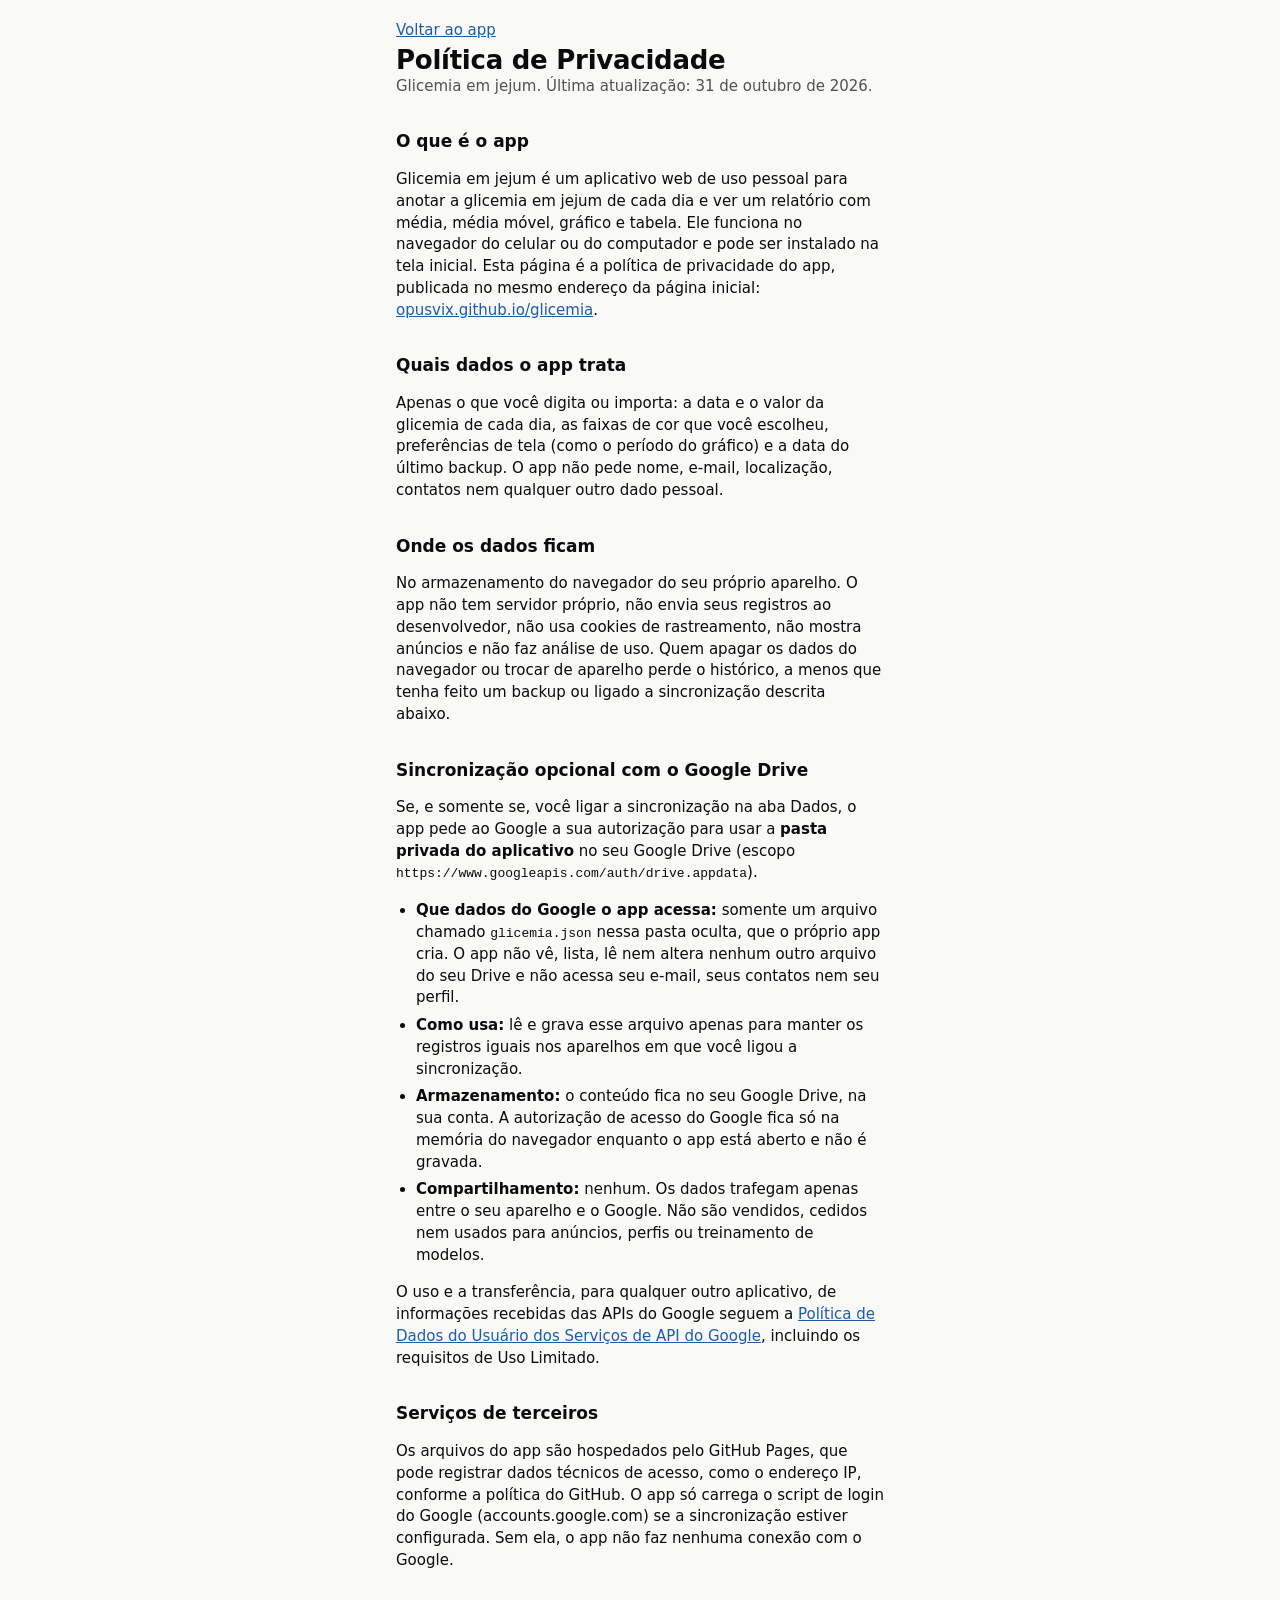
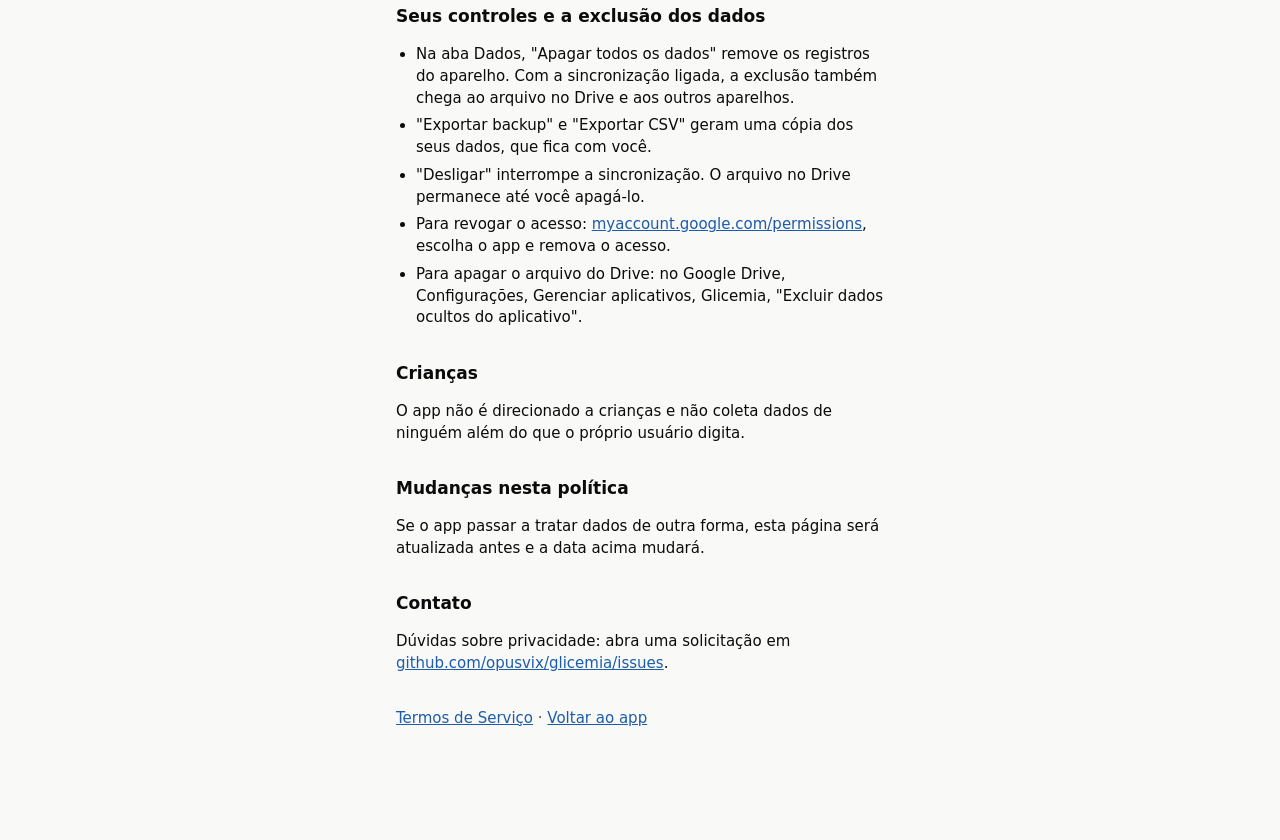
==== privacidade.html @ 8cfc29c5 "Add files via upload" ====
<!doctype html>
<html lang="pt-BR">
<head>
<meta charset="utf-8">
<meta name="viewport" content="width=device-width, initial-scale=1">
<meta name="color-scheme" content="light dark">
<link rel="icon" type="image/png" href="icons/icon-192.png">
<link rel="stylesheet" href="style.css">
<title>Política de Privacidade - Glicemia em jejum</title>
</head>
<body>
<main id="app" class="pagina-texto">
  <header class="cab">
    <p class="cab-data"><a href="./">Voltar ao app</a></p>
    <h1>Política de Privacidade</h1>
    <p class="cab-data">Glicemia em jejum. Última atualização: 31 de outubro de 2026.</p>
  </header>

  <h2 class="sub-titulo">O que é o app</h2>
  <p>Glicemia em jejum é um aplicativo web de uso pessoal para anotar a glicemia em jejum de cada dia e ver um relatório com média, média móvel, gráfico e tabela. Ele funciona no navegador do celular ou do computador e pode ser instalado na tela inicial. Esta página é a política de privacidade do app, publicada no mesmo endereço da página inicial: <a href="./">opusvix.github.io/glicemia</a>.</p>

  <h2 class="sub-titulo">Quais dados o app trata</h2>
  <p>Apenas o que você digita ou importa: a data e o valor da glicemia de cada dia, as faixas de cor que você escolheu, preferências de tela (como o período do gráfico) e a data do último backup. O app não pede nome, e-mail, localização, contatos nem qualquer outro dado pessoal.</p>

  <h2 class="sub-titulo">Onde os dados ficam</h2>
  <p>No armazenamento do navegador do seu próprio aparelho. O app não tem servidor próprio, não envia seus registros ao desenvolvedor, não usa cookies de rastreamento, não mostra anúncios e não faz análise de uso. Quem apagar os dados do navegador ou trocar de aparelho perde o histórico, a menos que tenha feito um backup ou ligado a sincronização descrita abaixo.</p>

  <h2 class="sub-titulo">Sincronização opcional com o Google Drive</h2>
  <p>Se, e somente se, você ligar a sincronização na aba Dados, o app pede ao Google a sua autorização para usar a <strong>pasta privada do aplicativo</strong> no seu Google Drive (escopo <code>https://www.googleapis.com/auth/drive.appdata</code>).</p>
  <ul>
    <li><strong>Que dados do Google o app acessa:</strong> somente um arquivo chamado <code>glicemia.json</code> nessa pasta oculta, que o próprio app cria. O app não vê, lista, lê nem altera nenhum outro arquivo do seu Drive e não acessa seu e-mail, seus contatos nem seu perfil.</li>
    <li><strong>Como usa:</strong> lê e grava esse arquivo apenas para manter os registros iguais nos aparelhos em que você ligou a sincronização.</li>
    <li><strong>Armazenamento:</strong> o conteúdo fica no seu Google Drive, na sua conta. A autorização de acesso do Google fica só na memória do navegador enquanto o app está aberto e não é gravada.</li>
    <li><strong>Compartilhamento:</strong> nenhum. Os dados trafegam apenas entre o seu aparelho e o Google. Não são vendidos, cedidos nem usados para anúncios, perfis ou treinamento de modelos.</li>
  </ul>
  <p>O uso e a transferência, para qualquer outro aplicativo, de informações recebidas das APIs do Google seguem a <a href="https://developers.google.com/terms/api-services-user-data-policy" rel="noopener">Política de Dados do Usuário dos Serviços de API do Google</a>, incluindo os requisitos de Uso Limitado.</p>

  <h2 class="sub-titulo">Serviços de terceiros</h2>
  <p>Os arquivos do app são hospedados pelo GitHub Pages, que pode registrar dados técnicos de acesso, como o endereço IP, conforme a política do GitHub. O app só carrega o script de login do Google (accounts.google.com) se a sincronização estiver configurada. Sem ela, o app não faz nenhuma conexão com o Google.</p>

  <h2 class="sub-titulo">Seus controles e a exclusão dos dados</h2>
  <ul>
    <li>Na aba Dados, "Apagar todos os dados" remove os registros do aparelho. Com a sincronização ligada, a exclusão também chega ao arquivo no Drive e aos outros aparelhos.</li>
    <li>"Exportar backup" e "Exportar CSV" geram uma cópia dos seus dados, que fica com você.</li>
    <li>"Desligar" interrompe a sincronização. O arquivo no Drive permanece até você apagá-lo.</li>
    <li>Para revogar o acesso: <a href="https://myaccount.google.com/permissions" rel="noopener">myaccount.google.com/permissions</a>, escolha o app e remova o acesso.</li>
    <li>Para apagar o arquivo do Drive: no Google Drive, Configurações, Gerenciar aplicativos, Glicemia, "Excluir dados ocultos do aplicativo".</li>
  </ul>

  <h2 class="sub-titulo">Crianças</h2>
  <p>O app não é direcionado a crianças e não coleta dados de ninguém além do que o próprio usuário digita.</p>

  <h2 class="sub-titulo">Mudanças nesta política</h2>
  <p>Se o app passar a tratar dados de outra forma, esta página será atualizada antes e a data acima mudará.</p>

  <h2 class="sub-titulo">Contato</h2>
  <p>Dúvidas sobre privacidade: abra uma solicitação em <a href="https://github.com/opusvix/glicemia/issues" rel="noopener">github.com/opusvix/glicemia/issues</a>.</p>

  <p class="rodape-legal"><a href="termos.html">Termos de Serviço</a> · <a href="./">Voltar ao app</a></p>
</main>
</body>
</html>
---- style.css ----
/* Glicemia - estilos. Fontes do sistema, sem nada vindo da internet. */

:root {
  color-scheme: light dark;
  --plano: #f9f9f7;
  --superficie: #fcfcfb;
  --tinta: #0b0b0b;
  --tinta-2: #52514e;
  --regua: #e1e0d9;
  --eixo: #c3c2b7;
  --serie-1: #2a78d6;
  --serie-2: #eb6834;
  --acento: #1c5cab;
  --sobre-acento: #ffffff;
  --perigo: #b02f2f;
  --borda: rgba(11, 11, 11, 0.10);
  --st-bom: #0ca30c;
  --st-aviso: #fab219;
  --st-serio: #ec835a;
  --st-critico: #d03b3b;
  --nota-fundo: #f1efe6;
  --altura-abas: 64px;
}

@media (prefers-color-scheme: dark) {
  :root {
    --plano: #0d0d0d;
    --superficie: #1a1a19;
    --tinta: #f0efec;
    --tinta-2: #c3c2b7;
    --regua: #2c2c2a;
    --eixo: #383835;
    --serie-1: #3987e5;
    --serie-2: #d95926;
    --acento: #3987e5;
    --sobre-acento: #0b0b0b;
    --perigo: #e66767;
    --borda: rgba(255, 255, 255, 0.10);
    --nota-fundo: #23231f;
  }
}

* { box-sizing: border-box; }

html { -webkit-text-size-adjust: 100%; }

body {
  margin: 0;
  background: var(--plano);
  color: var(--tinta);
  font: 16px/1.45 system-ui, -apple-system, "Segoe UI", sans-serif;
  -webkit-tap-highlight-color: transparent;
}

#app {
  max-width: 520px;
  margin: 0 auto;
  padding: calc(env(safe-area-inset-top) + 20px) 16px calc(var(--altura-abas) + env(safe-area-inset-bottom) + 32px);
}

[hidden] { display: none !important; }

.so-leitor {
  position: absolute;
  width: 1px; height: 1px;
  overflow: hidden;
  clip: rect(0 0 0 0);
  white-space: nowrap;
}

h1 { font-size: 26px; line-height: 1.15; margin: 0; letter-spacing: -0.01em; font-weight: 650; }
.sub-titulo { font-size: 17px; font-weight: 650; margin: 32px 0 8px; }
.cab { margin-bottom: 20px; }
.cab-data { margin: 0 0 4px; color: var(--tinta-2); font-size: 15px; }
.dica { color: var(--tinta-2); font-size: 14px; margin: 4px 0 12px; }

:focus-visible { outline: 3px solid var(--serie-1); outline-offset: 2px; border-radius: 4px; }

/* ---------- Hoje ---------- */

.linha-dia {
  display: flex;
  align-items: center;
  justify-content: space-between;
  gap: 12px;
  padding: 10px 0;
  border-top: 1px solid var(--regua);
}
.linha-dia label { color: var(--tinta-2); font-size: 15px; }

input[type="date"], select, input[type="text"], textarea {
  font: inherit;
  color: var(--tinta);
  background: var(--superficie);
  border: 1px solid var(--eixo);
  border-radius: 10px;
  padding: 10px 12px;
  min-height: 44px;
}

.entrada {
  display: flex;
  align-items: baseline;
  gap: 10px;
  border-bottom: 2px solid var(--eixo);
  padding: 8px 0 4px;
}
.entrada:focus-within { border-bottom-color: var(--acento); }
.entrada input {
  flex: 1;
  min-width: 0;
  font-size: 72px;
  line-height: 1.1;
  font-weight: 600;
  font-variant-numeric: tabular-nums;
  border: 0;
  background: transparent;
  padding: 0;
  min-height: 0;
  border-radius: 0;
  color: var(--tinta);
}
.entrada input::placeholder { color: var(--eixo); }
.entrada input:focus-visible { outline: none; }
.unidade { font-size: 20px; color: var(--tinta-2); }

.msg-registro { min-height: 28px; margin: 10px 0 0; color: var(--tinta-2); font-size: 15px; }

.acoes { display: flex; align-items: center; gap: 12px; margin-top: 8px; }
.acoes-grade { display: flex; flex-wrap: wrap; gap: 10px; margin: 8px 0; }

.botao {
  font: inherit;
  font-weight: 600;
  min-height: 52px;
  padding: 0 20px;
  border-radius: 10px;
  border: 1px solid transparent;
  cursor: pointer;
}
.botao-primario { background: var(--acento); color: var(--sobre-acento); flex: 1; }
.botao-sec { background: transparent; color: var(--tinta); border-color: var(--eixo); min-height: 48px; }
.botao-texto { background: transparent; color: var(--tinta-2); text-decoration: underline; min-height: 48px; }
.botao-perigo { background: transparent; color: var(--perigo); border-color: var(--perigo); min-height: 48px; }
.botao:active { transform: translateY(1px); }
.botao[disabled] { opacity: 0.45; cursor: default; }

.nota-aviso {
  margin: 20px 0 0;
  padding: 12px 14px;
  background: var(--nota-fundo);
  border-left: 3px solid var(--st-aviso);
  border-radius: 4px;
}
.nota-aviso p { margin: 0 0 10px; font-size: 15px; }

.recentes { list-style: none; margin: 0; padding: 0; border-top: 1px solid var(--regua); }
.recentes li { border-bottom: 1px solid var(--regua); }
.recentes button {
  width: 100%;
  display: grid;
  grid-template-columns: 1fr auto auto;
  align-items: center;
  gap: 14px;
  padding: 12px 2px;
  min-height: 52px;
  background: transparent;
  border: 0;
  font: inherit;
  color: var(--tinta);
  text-align: left;
  cursor: pointer;
}
.recentes .num { font-weight: 650; font-variant-numeric: tabular-nums; }
.vazio { color: var(--tinta-2); margin: 12px 0; }

/* Faixa: forma + texto, nunca só cor */
.faixa { display: inline-flex; align-items: center; gap: 6px; font-size: 14px; white-space: nowrap; }
.faixa .ico { font-size: 12px; line-height: 1; }
.f-normal .ico { color: var(--st-bom); }
.f-atencao .ico { color: var(--st-aviso); }
.f-alta .ico { color: var(--st-critico); }

/* ---------- Relatório ---------- */

.kpis { display: grid; grid-template-columns: 1fr 1fr; border-top: 1px solid var(--regua); border-bottom: 1px solid var(--regua); }
.kpi { display: flex; flex-direction: column; gap: 2px; padding: 14px 0 14px 0; }
.kpi + .kpi { padding-left: 16px; border-left: 1px solid var(--regua); }
.kpi-rotulo { color: var(--tinta-2); font-size: 14px; }
.kpi-nota { display: flex; align-items: center; flex-wrap: wrap; gap: 4px 8px; min-height: 36px; }
.kpi-nota select { min-height: 34px; padding: 2px 6px; font-size: 14px; border-radius: 8px; }
.kpi-valor { font-size: 40px; line-height: 1.1; font-weight: 650; font-variant-numeric: tabular-nums; }
.kpi-valor small { font-size: 14px; font-weight: 400; color: var(--tinta-2); margin-left: 6px; }
.kpi-nota { color: var(--tinta-2); font-size: 13px; }

.chips { display: flex; gap: 8px; margin: 20px 0 8px; }
.chip {
  font: inherit;
  font-size: 15px;
  min-height: 44px;
  padding: 0 16px;
  border-radius: 22px;
  border: 1px solid var(--eixo);
  background: transparent;
  color: var(--tinta);
  cursor: pointer;
}
.chip[aria-pressed="true"] { background: var(--acento); color: var(--sobre-acento); border-color: var(--acento); font-weight: 600; }

.grafico-fig { margin: 8px 0 0; }
.legenda { display: flex; flex-wrap: wrap; gap: 6px 18px; font-size: 14px; color: var(--tinta); margin-bottom: 6px; }
.legenda span { display: inline-flex; align-items: center; gap: 8px; }
.marca-ponto { width: 10px; height: 10px; border-radius: 50%; background: var(--serie-1); display: inline-block; box-shadow: 0 0 0 2px var(--plano); }
.marca-linha { width: 22px; height: 0; border-top: 3px solid var(--serie-2); display: inline-block; border-radius: 2px; }
.marca-ref { width: 22px; height: 0; border-top: 1px dashed var(--tinta-2); display: inline-block; }

.grafico { position: relative; touch-action: pan-y; }
.grafico svg { display: block; width: 100%; height: auto; }
.grafico text { font: 11px system-ui, -apple-system, "Segoe UI", sans-serif; fill: var(--tinta-2); }
.grafico .rotulo-direto { fill: var(--tinta); font-weight: 600; font-size: 12px; }
.g-grade { stroke: var(--regua); stroke-width: 1; }
.g-eixo { stroke: var(--eixo); stroke-width: 1; }
.g-ref { stroke: var(--eixo); stroke-width: 1; stroke-dasharray: 4 4; }
.g-linha-dia { fill: none; stroke: var(--serie-1); stroke-width: 1.5; stroke-linejoin: round; stroke-linecap: round; opacity: 0.75; }
.g-linha-mm { fill: none; stroke: var(--serie-2); stroke-width: 2.5; stroke-linejoin: round; stroke-linecap: round; }
.g-ponto { fill: var(--serie-1); stroke: var(--superficie); stroke-width: 2; }
.g-cruz { stroke: var(--tinta-2); stroke-width: 1; }

.dica-flutuante {
  position: absolute;
  top: 0;
  pointer-events: none;
  background: var(--superficie);
  color: var(--tinta);
  border: 1px solid var(--eixo);
  border-radius: 8px;
  padding: 8px 10px;
  font-size: 13px;
  line-height: 1.4;
  min-width: 150px;
  box-shadow: 0 2px 8px rgba(0, 0, 0, 0.12);
}
.dica-flutuante strong { display: block; margin-bottom: 2px; }

.tabela { width: 100%; border-collapse: collapse; font-variant-numeric: tabular-nums; }
.tabela th {
  text-align: left;
  font-weight: 600;
  font-size: 13px;
  color: var(--tinta-2);
  padding: 8px 4px;
  border-bottom: 2px solid var(--eixo);
  position: sticky;
  top: 0;
  background: var(--plano);
}
.tabela td { padding: 11px 4px; border-bottom: 1px solid var(--regua); font-size: 15px; }
.tabela .d { color: var(--tinta-2); font-size: 13px; margin-left: 6px; }
.tabela .n { text-align: right; }
.tabela td.n.valor { font-weight: 650; }
.rodape-faixas { color: var(--tinta-2); font-size: 13px; margin-top: 12px; }

/* ---------- Dados ---------- */

.bloco { border-top: 1px solid var(--regua); margin-top: 24px; }
.bloco .sub-titulo { margin-top: 20px; }
textarea { width: 100%; resize: vertical; margin: 8px 0; font-size: 14px; }
.campos-linha { display: grid; gap: 10px; margin: 10px 0; }
.campos-linha label { display: flex; align-items: center; justify-content: space-between; gap: 12px; font-size: 15px; color: var(--tinta-2); }
.campos-linha input[type="text"] { width: 90px; text-align: right; }
.previa-rolagem { overflow-x: auto; border: 1px solid var(--regua); border-radius: 8px; margin: 8px 0; }
.previa-rolagem table { border-collapse: collapse; font-size: 13px; width: 100%; font-variant-numeric: tabular-nums; }
.previa-rolagem th, .previa-rolagem td { padding: 6px 8px; border-bottom: 1px solid var(--regua); white-space: nowrap; text-align: left; }
.previa-rolagem th { color: var(--tinta-2); font-weight: 600; }

/* ---------- Abas e aviso ---------- */

.abas {
  position: fixed;
  left: 0; right: 0; bottom: 0;
  display: flex;
  justify-content: center;
  background: var(--superficie);
  border-top: 1px solid var(--regua);
  padding-bottom: env(safe-area-inset-bottom);
  z-index: 10;
}
.aba {
  flex: 1;
  max-width: 174px;
  min-height: var(--altura-abas);
  display: flex;
  flex-direction: column;
  align-items: center;
  justify-content: center;
  gap: 3px;
  background: transparent;
  border: 0;
  font: inherit;
  font-size: 12px;
  color: var(--tinta-2);
  cursor: pointer;
}
.aba svg { width: 24px; height: 24px; fill: none; stroke: currentColor; stroke-width: 1.8; stroke-linecap: round; stroke-linejoin: round; }
.aba[aria-current="page"] { color: var(--acento); font-weight: 650; }

.aviso {
  position: fixed;
  left: 50%;
  bottom: calc(var(--altura-abas) + env(safe-area-inset-bottom) + 14px);
  transform: translate(-50%, 8px);
  max-width: min(92vw, 480px);
  background: var(--tinta);
  color: var(--plano);
  padding: 12px 16px;
  border-radius: 10px;
  font-size: 15px;
  opacity: 0;
  pointer-events: none;
  z-index: 20;
}
.aviso.mostra { opacity: 1; transform: translate(-50%, 0); transition: opacity 0.15s, transform 0.15s; }

@media (prefers-reduced-motion: reduce) {
  .aviso.mostra { transition: none; }
}

@media (min-width: 560px) {
  .entrada input { font-size: 88px; }
}

/* ---------- rodapé e páginas de texto (privacidade, termos) ---------- */

.rodape-legal { margin-top: 32px; color: var(--tinta-2); font-size: 13px; line-height: 1.5; }
.rodape-legal p { margin: 4px 0; }
.rodape-legal a, .pagina-texto a, .dica a, .cab-data a { color: var(--acento); }
.pagina-texto p, .pagina-texto li { font-size: 15px; }
.pagina-texto ul { padding-left: 20px; }
.pagina-texto li { margin: 6px 0; }
.pagina-texto code { font-size: 13px; overflow-wrap: anywhere; }

/* ---------- campos opcionais da tela Hoje ---------- */

.extra-dia { margin: 14px 0 0; border-top: 1px solid var(--regua); }
.extra-dia summary { cursor: pointer; color: var(--tinta-2); font-size: 14px; padding: 10px 0; list-style: none; }
.extra-dia summary::-webkit-details-marker { display: none; }
.extra-dia summary::before { content: "+ "; }
.extra-dia[open] summary::before { content: "– "; }
.extra-dia input[type="time"] { width: auto; }

/* ---------- aba Painel ---------- */

.tela-larga { max-width: none; }
#app:has(.tela-larga:not([hidden])) { max-width: none; }

.painel { display: grid; grid-template-columns: 1fr; gap: 16px; }
.painel-lateral { display: flex; flex-direction: column; gap: 14px; }
.painel-rotulo { font-size: 12px; text-transform: uppercase; letter-spacing: 0.04em; color: var(--tinta-2); margin: 0 0 8px; }
.painel-paginas { display: flex; flex-wrap: wrap; gap: 8px; }
.pag-btn { font-size: 14px; min-height: 42px; }

.filtros { border: 1px solid var(--regua); border-radius: 10px; padding: 0 12px; }
.filtros > summary { cursor: pointer; padding: 12px 0; font-weight: 600; font-size: 15px; }
.filtro-grupo { border: 0; padding: 0; margin: 0 0 14px; }
.filtro-grupo legend { color: var(--tinta-2); font-size: 13px; margin-bottom: 6px; padding: 0; }
.filtro-chips { display: flex; flex-wrap: wrap; gap: 6px; }
.chip.pequeno { min-height: 36px; font-size: 13px; padding: 0 12px; border-radius: 18px; }

.painel-topo { margin-bottom: 4px; }
.painel-topo h1 { font-size: 22px; }
.painel-pergunta { display: flex; flex-direction: column; gap: 2px; color: var(--tinta-2); font-size: 14px; margin: 6px 0 0; }
.painel-pergunta strong { color: var(--tinta); font-size: 13px; }

.cartoes { display: grid; grid-template-columns: 1fr 1fr; gap: 12px; margin: 16px 0; }
.cartoes.dois { grid-template-columns: 1fr 1fr; }
.cartao { border: 1px solid var(--regua); border-radius: 12px; padding: 14px; display: flex; flex-direction: column; gap: 4px; background: var(--superficie); }
.cartao .rot { color: var(--tinta-2); font-size: 13px; }
.cartao .val { font-size: 34px; font-weight: 650; font-variant-numeric: tabular-nums; line-height: 1.05; }
.cartao .val small { font-size: 13px; font-weight: 400; color: var(--tinta-2); margin-left: 5px; }
.cartao .nota { color: var(--tinta-2); font-size: 13px; }

.bloco-grafico { margin: 22px 0; }
.bloco-grafico h2 { font-size: 16px; font-weight: 650; margin: 0 0 10px; }

.barra-faixas { display: flex; height: 22px; border-radius: 6px; overflow: hidden; background: var(--regua); }
.barra-faixas span { display: block; }
.s-normal { background: var(--st-bom); }
.s-atencao { background: var(--st-aviso); }
.s-alta { background: var(--st-critico); }
.legenda-faixas { display: flex; flex-wrap: wrap; gap: 6px 16px; font-size: 13px; color: var(--tinta-2); margin: 8px 0; align-items: center; }
.legenda-faixas .un { color: var(--tinta-2); }

.marca-nota { width: 0; height: 0; border-left: 5px solid transparent; border-right: 5px solid transparent; border-bottom: 8px solid var(--tinta-2); display: inline-block; }
.m-circulo { width: 9px; height: 9px; border-radius: 50%; background: var(--st-bom); display: inline-block; }
.m-quadrado { width: 9px; height: 9px; background: var(--st-aviso); display: inline-block; }
.m-triangulo { width: 0; height: 0; border-left: 5px solid transparent; border-right: 5px solid transparent; border-bottom: 9px solid var(--st-critico); display: inline-block; }

.rolagem-x { overflow-x: auto; }
.tabela-mes th[scope="row"] { font-weight: 600; white-space: nowrap; }
.tabela-mes .c-barra { min-width: 160px; }
.tabela-mes .c-barra .barra-faixas { height: 14px; }
.tabela-mes .pcts { font-size: 11px; color: var(--tinta-2); display: block; margin-top: 3px; }
.tabela-detalhe .obs { color: var(--tinta-2); font-size: 13px; min-width: 140px; }

.grafico .banda { opacity: 0.10; }
.grafico .b-normal { fill: var(--st-bom); }
.grafico .b-atencao { fill: var(--st-aviso); }
.grafico .b-alta { fill: var(--st-critico); }
.grafico .g-ponto.grande { r: 6; }
.grafico .g-nota { fill: var(--tinta-2); }
.grafico .mk-normal { fill: var(--st-bom); }
.grafico .mk-atencao { fill: var(--st-aviso); }
.grafico .mk-alta { fill: var(--st-critico); }

@media (min-width: 900px) {
  .painel { grid-template-columns: 220px 1fr; align-items: start; }
  .painel-lateral { position: sticky; top: 16px; }
  .filtros { pointer-events: auto; }
  .cartoes { grid-template-columns: repeat(4, 1fr); }
  .cartoes.dois { grid-template-columns: repeat(3, 1fr); max-width: 760px; }
  .painel-topo h1 { font-size: 26px; }
}
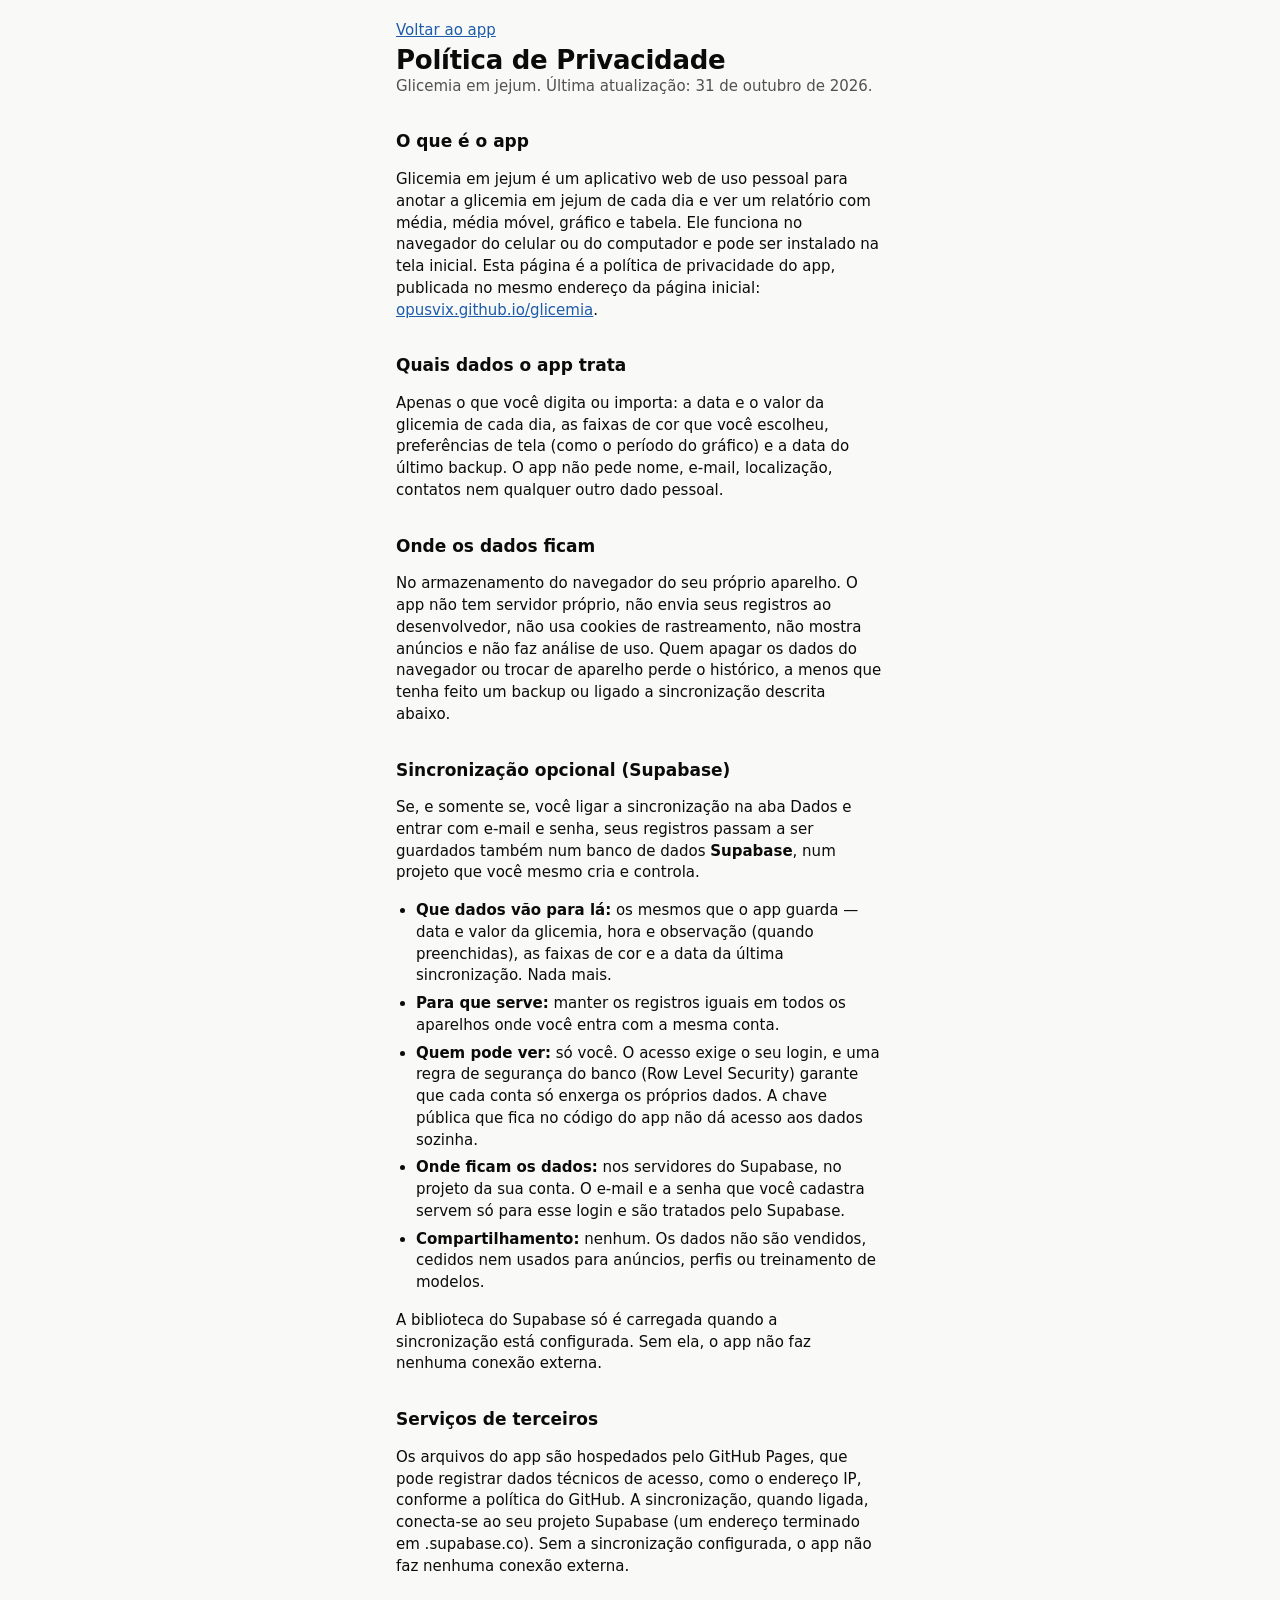
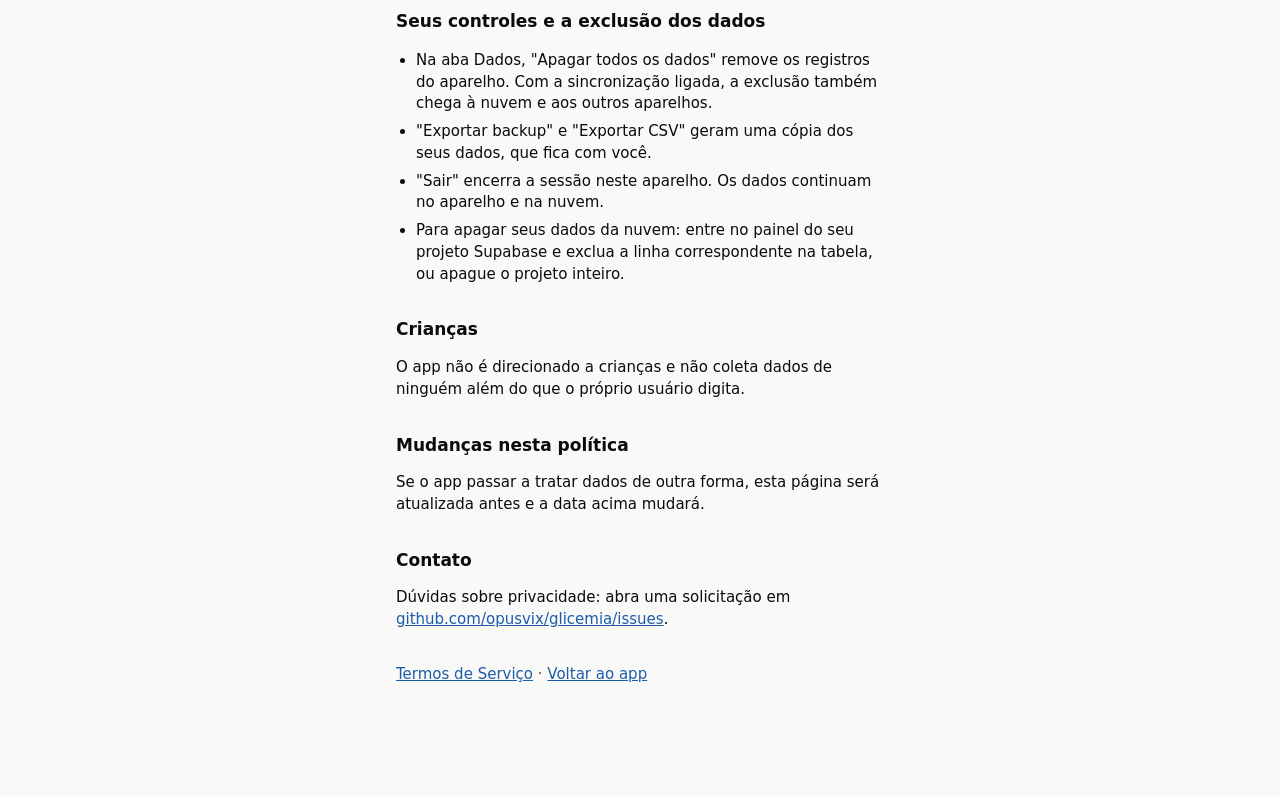
==== commit 8214ea90: "Add files via upload" ====
--- a/privacidade.html
+++ b/privacidade.html
@@ -25,26 +25,26 @@
   <h2 class="sub-titulo">Onde os dados ficam</h2>
   <p>No armazenamento do navegador do seu próprio aparelho. O app não tem servidor próprio, não envia seus registros ao desenvolvedor, não usa cookies de rastreamento, não mostra anúncios e não faz análise de uso. Quem apagar os dados do navegador ou trocar de aparelho perde o histórico, a menos que tenha feito um backup ou ligado a sincronização descrita abaixo.</p>
 
-  <h2 class="sub-titulo">Sincronização opcional com o Google Drive</h2>
-  <p>Se, e somente se, você ligar a sincronização na aba Dados, o app pede ao Google a sua autorização para usar a <strong>pasta privada do aplicativo</strong> no seu Google Drive (escopo <code>https://www.googleapis.com/auth/drive.appdata</code>).</p>
+  <h2 class="sub-titulo">Sincronização opcional (Supabase)</h2>
+  <p>Se, e somente se, você ligar a sincronização na aba Dados e entrar com e-mail e senha, seus registros passam a ser guardados também num banco de dados <strong>Supabase</strong>, num projeto que você mesmo cria e controla.</p>
   <ul>
-    <li><strong>Que dados do Google o app acessa:</strong> somente um arquivo chamado <code>glicemia.json</code> nessa pasta oculta, que o próprio app cria. O app não vê, lista, lê nem altera nenhum outro arquivo do seu Drive e não acessa seu e-mail, seus contatos nem seu perfil.</li>
-    <li><strong>Como usa:</strong> lê e grava esse arquivo apenas para manter os registros iguais nos aparelhos em que você ligou a sincronização.</li>
-    <li><strong>Armazenamento:</strong> o conteúdo fica no seu Google Drive, na sua conta. A autorização de acesso do Google fica só na memória do navegador enquanto o app está aberto e não é gravada.</li>
-    <li><strong>Compartilhamento:</strong> nenhum. Os dados trafegam apenas entre o seu aparelho e o Google. Não são vendidos, cedidos nem usados para anúncios, perfis ou treinamento de modelos.</li>
+    <li><strong>Que dados vão para lá:</strong> os mesmos que o app guarda — data e valor da glicemia, hora e observação (quando preenchidas), as faixas de cor e a data da última sincronização. Nada mais.</li>
+    <li><strong>Para que serve:</strong> manter os registros iguais em todos os aparelhos onde você entra com a mesma conta.</li>
+    <li><strong>Quem pode ver:</strong> só você. O acesso exige o seu login, e uma regra de segurança do banco (Row Level Security) garante que cada conta só enxerga os próprios dados. A chave pública que fica no código do app não dá acesso aos dados sozinha.</li>
+    <li><strong>Onde ficam os dados:</strong> nos servidores do Supabase, no projeto da sua conta. O e-mail e a senha que você cadastra servem só para esse login e são tratados pelo Supabase.</li>
+    <li><strong>Compartilhamento:</strong> nenhum. Os dados não são vendidos, cedidos nem usados para anúncios, perfis ou treinamento de modelos.</li>
   </ul>
-  <p>O uso e a transferência, para qualquer outro aplicativo, de informações recebidas das APIs do Google seguem a <a href="https://developers.google.com/terms/api-services-user-data-policy" rel="noopener">Política de Dados do Usuário dos Serviços de API do Google</a>, incluindo os requisitos de Uso Limitado.</p>
+  <p>A biblioteca do Supabase só é carregada quando a sincronização está configurada. Sem ela, o app não faz nenhuma conexão externa.</p>
 
   <h2 class="sub-titulo">Serviços de terceiros</h2>
-  <p>Os arquivos do app são hospedados pelo GitHub Pages, que pode registrar dados técnicos de acesso, como o endereço IP, conforme a política do GitHub. O app só carrega o script de login do Google (accounts.google.com) se a sincronização estiver configurada. Sem ela, o app não faz nenhuma conexão com o Google.</p>
+  <p>Os arquivos do app são hospedados pelo GitHub Pages, que pode registrar dados técnicos de acesso, como o endereço IP, conforme a política do GitHub. A sincronização, quando ligada, conecta-se ao seu projeto Supabase (um endereço terminado em .supabase.co). Sem a sincronização configurada, o app não faz nenhuma conexão externa.</p>
 
   <h2 class="sub-titulo">Seus controles e a exclusão dos dados</h2>
   <ul>
-    <li>Na aba Dados, "Apagar todos os dados" remove os registros do aparelho. Com a sincronização ligada, a exclusão também chega ao arquivo no Drive e aos outros aparelhos.</li>
+    <li>Na aba Dados, "Apagar todos os dados" remove os registros do aparelho. Com a sincronização ligada, a exclusão também chega à nuvem e aos outros aparelhos.</li>
     <li>"Exportar backup" e "Exportar CSV" geram uma cópia dos seus dados, que fica com você.</li>
-    <li>"Desligar" interrompe a sincronização. O arquivo no Drive permanece até você apagá-lo.</li>
-    <li>Para revogar o acesso: <a href="https://myaccount.google.com/permissions" rel="noopener">myaccount.google.com/permissions</a>, escolha o app e remova o acesso.</li>
-    <li>Para apagar o arquivo do Drive: no Google Drive, Configurações, Gerenciar aplicativos, Glicemia, "Excluir dados ocultos do aplicativo".</li>
+    <li>"Sair" encerra a sessão neste aparelho. Os dados continuam no aparelho e na nuvem.</li>
+    <li>Para apagar seus dados da nuvem: entre no painel do seu projeto Supabase e exclua a linha correspondente na tabela, ou apague o projeto inteiro.</li>
   </ul>
 
   <h2 class="sub-titulo">Crianças</h2>
--- a/style.css
+++ b/style.css
@@ -420,3 +420,9 @@
   .cartoes.dois { grid-template-columns: repeat(3, 1fr); max-width: 760px; }
   .painel-topo h1 { font-size: 26px; }
 }
+
+/* ---------- formulário de login da sincronização ---------- */
+
+#sinc-login { display: flex; flex-direction: column; gap: 8px; margin: 10px 0; }
+#sinc-login input { width: 100%; }
+#sinc-login .acoes-grade { margin-top: 2px; }
